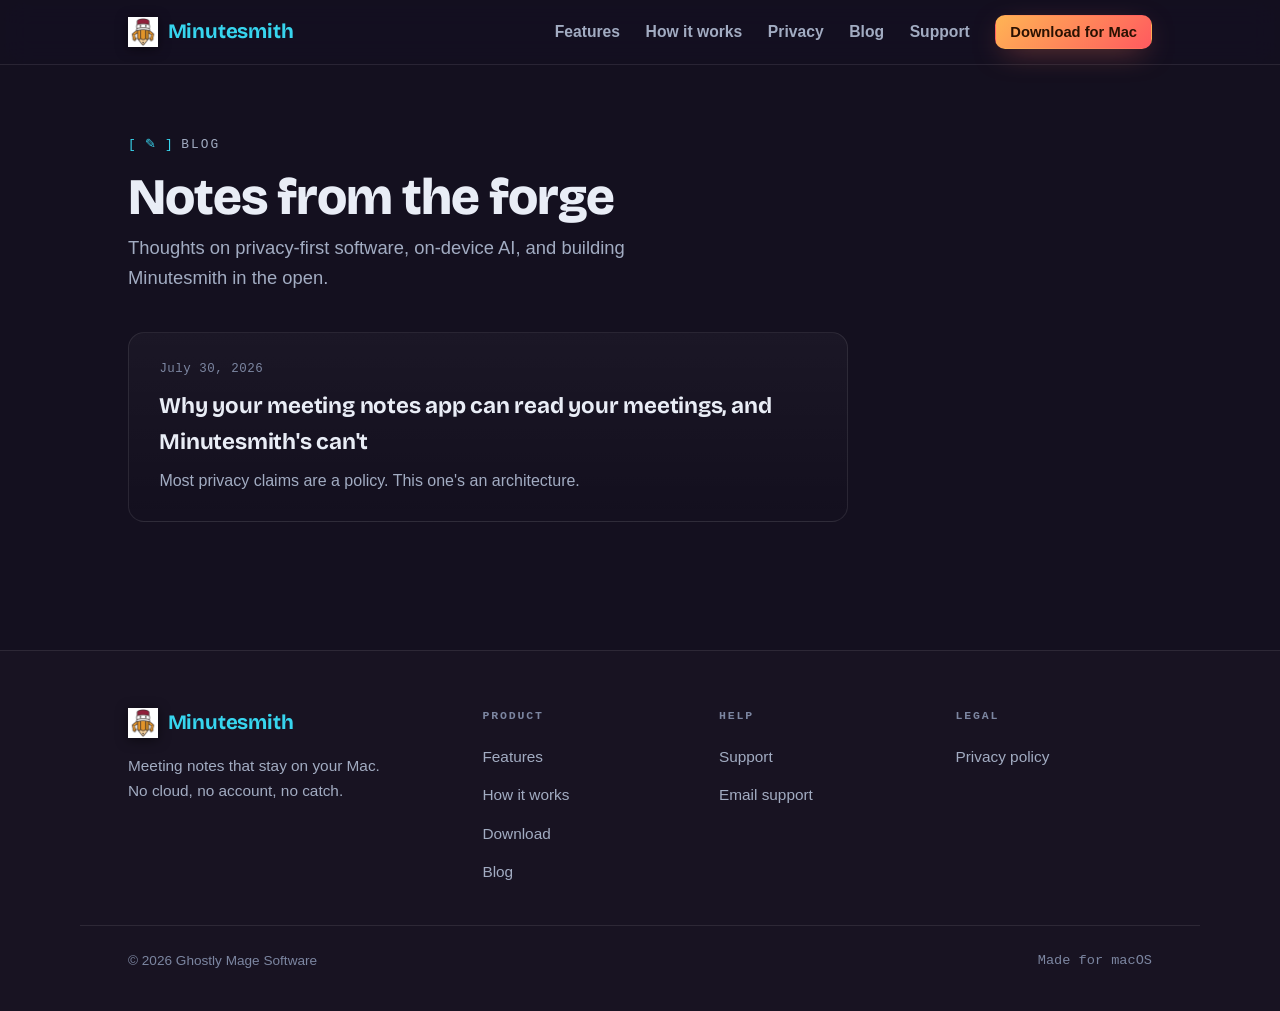
==== blog/index.html @ 189e644e "Add blog section with first post Static /blog/ built against the site's current shared pattern (nav." ====
<!DOCTYPE html>
<html lang="en">
<head>
<meta charset="UTF-8">
<meta name="viewport" content="width=device-width, initial-scale=1.0">
<title>Minutesmith — Blog</title>
<meta name="description" content="Notes on privacy-first software, on-device AI, and building Minutesmith.">
<link rel="icon" href="../assets/minutesmith-icon.png">
<link rel="canonical" href="https://minutesmith.dev/blog/">
<meta property="og:title" content="Minutesmith — Blog">
<meta property="og:description" content="Notes on privacy-first software, on-device AI, and building Minutesmith.">
<meta property="og:image" content="https://minutesmith.dev/assets/og-card.png">
<meta property="og:image:width" content="1200">
<meta property="og:image:height" content="630">
<meta property="og:image:alt" content="Minutesmith social card — 'Meeting notes that never leave your Mac' — beside a screenshot of the app showing a meeting transcript and summary. Record, transcribe, and summarize 100% on-device.">
<meta property="og:url" content="https://minutesmith.dev/blog/">
<meta property="og:type" content="website">
<meta property="og:site_name" content="Minutesmith">
<meta name="twitter:card" content="summary_large_image">
<meta name="twitter:title" content="Minutesmith — Blog">
<meta name="twitter:description" content="Notes on privacy-first software, on-device AI, and building Minutesmith.">
<meta name="twitter:image" content="https://minutesmith.dev/assets/og-card.png">
<meta name="twitter:image:alt" content="Minutesmith social card — 'Meeting notes that never leave your Mac' — beside a screenshot of the app showing a meeting transcript and summary. Record, transcribe, and summarize 100% on-device.">
<link rel="preconnect" href="https://fonts.googleapis.com">
<link rel="preconnect" href="https://fonts.gstatic.com" crossorigin>
<link href="https://fonts.googleapis.com/css2?family=Bricolage+Grotesque:opsz,wght@12..96,400;12..96,600;12..96,700;12..96,800&display=swap" rel="stylesheet">
<link rel="stylesheet" href="../styles.css">
<script src="../nav.js" defer></script>
</head>
<body>

<!-- ── Header (shared) ─────────────────────────── -->
<header class="site-header">
  <div class="wrap bar">
    <a class="brand" href="../index.html">
      <img src="../assets/minutesmith-icon.png" alt="">
      <span class="brand-name">Minutesmith</span>
    </a>
    <nav class="nav" id="primary-nav">
      <a class="nav-link" href="../features.html">Features</a>
      <a class="nav-link" href="../index.html#how">How it works</a>
      <a class="nav-link" href="../index.html#privacy">Privacy</a>
      <a class="nav-link" href="./index.html">Blog</a>
      <a class="nav-link" href="../support.html">Support</a>
      <a class="btn btn-primary btn-sm" href="https://apps.apple.com/us/app/minutesmith/id6788589489?mt=12">Download for Mac</a>
    </nav>
    <button class="nav-toggle" type="button" aria-label="Open menu" aria-controls="primary-nav" aria-expanded="false">
      <span></span><span></span><span></span>
    </button>
  </div>
</header>

<main class="wrap doc">

  <div class="doc-head">
    <p class="eyebrow"><span class="tick">[ ✎ ]</span> <span class="label">Blog</span></p>
    <h1>Notes from the forge</h1>
    <p class="lead">Thoughts on privacy-first software, on-device AI, and building Minutesmith in the open.</p>
  </div>

  <ul class="post-list">
    <li class="post-card">
      <p class="post-date">July 30, 2026</p>
      <h2><a href="./why-your-meeting-notes-app-can-read-your-meetings.html">Why your meeting notes app can read your meetings, and Minutesmith's can't</a></h2>
      <p class="post-subtitle">Most privacy claims are a policy. This one's an architecture.</p>
    </li>
  </ul>

</main>

<!-- ── Footer (shared) ─────────────────────────── -->
<footer class="site-footer">
  <div class="wrap cols">
    <div class="foot-brand">
      <a class="brand" href="../index.html">
        <img src="../assets/minutesmith-icon.png" alt="">
        <span class="brand-name">Minutesmith</span>
      </a>
      <p>Meeting notes that stay on your Mac. No cloud, no account, no catch.</p>
    </div>
    <div class="foot-col">
      <h4>Product</h4>
      <ul>
        <li><a href="../features.html">Features</a></li>
        <li><a href="../index.html#how">How it works</a></li>
        <li><a href="../index.html#get">Download</a></li>
        <li><a href="./index.html">Blog</a></li>
      </ul>
    </div>
    <div class="foot-col">
      <h4>Help</h4>
      <ul>
        <li><a href="../support.html">Support</a></li>
        <li><a href="mailto:support@minutesmith.dev?subject=Minutesmith%20Support">Email support</a></li>
      </ul>
    </div>
    <div class="foot-col">
      <h4>Legal</h4>
      <ul>
        <li><a href="../privacy.html">Privacy policy</a></li>
      </ul>
    </div>
  </div>
  <div class="wrap baseline">
    <span>© 2026 Ghostly Mage Software</span>
    <span class="mono">Made for macOS</span>
  </div>
</footer>

</body>
</html>
---- styles.css ----
/* ============================================================
   Minutesmith — site design system ("The Smithy")
   Palette + type derived from the app (src/App.css) and the
   pencil-smith mascot. Dark forge workshop; warm amber/ember
   forge-glow, cool cyan "refined minutes" accent.
   ============================================================ */

:root {
  /* Surfaces — from app --bg-dark / --bg-sidebar */
  --ink:          #14101f;
  --ink-2:        #181322;
  --raised:       #1e1830;
  --raised-2:     #241d3a;

  /* Text */
  --text:         #e9edf6;
  --muted:        #a2acc2;
  --faint:        #7c86a1;

  /* Accents */
  --refined:      #37d5ee;   /* app --accent (cyan) — "finished minutes" */
  --refined-deep: #0891b2;
  --forge:        #ffb454;   /* app --amber — forge glow */
  --ember:        #ff5a5f;   /* app --record — hot metal / CTA */
  --green:        #3ddc97;   /* app --green */
  --maroon:       #8e2143;   /* mascot cap */

  /* Lines */
  --border:        rgba(255, 255, 255, 0.09);
  --border-strong: rgba(255, 255, 255, 0.16);

  /* Type */
  --display: "Bricolage Grotesque", -apple-system, BlinkMacSystemFont, sans-serif;
  --body:    -apple-system, BlinkMacSystemFont, "Segoe UI", Roboto, Helvetica, Arial, sans-serif;
  --mono:    ui-monospace, "SF Mono", "JetBrains Mono", Menlo, monospace;

  /* Layout */
  --page:  1120px;
  --gutter: clamp(1.25rem, 4vw, 3rem);
  --radius: 16px;
}

* , *::before, *::after { box-sizing: border-box; }

html { scroll-behavior: smooth; }
@media (prefers-reduced-motion: reduce) { html { scroll-behavior: auto; } }

body {
  margin: 0;
  font-family: var(--body);
  font-size: 17px;
  line-height: 1.6;
  color: var(--text);
  background: var(--ink);
  -webkit-font-smoothing: antialiased;
  text-rendering: optimizeLegibility;
  overflow-x: hidden;
}

a { color: var(--refined); text-decoration: none; }
a:hover { text-decoration: underline; text-underline-offset: 3px; }

img { max-width: 100%; height: auto; display: block; }

:focus-visible {
  outline: 2px solid var(--refined);
  outline-offset: 3px;
  border-radius: 4px;
}

/* ── Shared shell ─────────────────────────────── */

.wrap {
  width: 100%;
  max-width: var(--page);
  margin-inline: auto;
  padding-inline: var(--gutter);
}

.eyebrow {
  font-family: var(--mono);
  font-size: 0.8rem;
  letter-spacing: 0.06em;
  color: var(--forge);
  margin: 0 0 1rem;
  display: inline-flex;
  align-items: baseline;
  gap: 0.6em;
}
.eyebrow .tick { color: var(--refined); }
.eyebrow .label { text-transform: uppercase; letter-spacing: 0.16em; color: var(--muted); }

/* ── Buttons ──────────────────────────────────── */

.btn {
  display: inline-flex;
  align-items: center;
  gap: 0.55em;
  font-family: var(--body);
  font-weight: 650;
  font-size: 1rem;
  line-height: 1;
  padding: 0.9em 1.35em;
  border-radius: 12px;
  border: 1px solid transparent;
  cursor: pointer;
  transition: transform 0.15s ease, box-shadow 0.2s ease, background 0.2s ease, border-color 0.2s ease;
  white-space: nowrap;
}
.btn:hover { text-decoration: none; }

/* Primary = hot metal (forge → ember) */
.btn-primary {
  color: #2a1102;
  background: linear-gradient(135deg, var(--forge), var(--ember));
  box-shadow: 0 8px 30px -10px rgba(255, 120, 90, 0.6);
}
.btn-primary:hover {
  transform: translateY(-2px);
  box-shadow: 0 14px 40px -12px rgba(255, 120, 90, 0.75);
}

/* Ghost = quiet secondary */
.btn-ghost {
  color: var(--text);
  background: rgba(255, 255, 255, 0.04);
  border-color: var(--border-strong);
}
.btn-ghost:hover { border-color: var(--refined); color: var(--refined); }

.btn-sm { padding: 0.6em 0.95em; font-size: 0.92rem; border-radius: 10px; }

@media (prefers-reduced-motion: reduce) {
  .btn:hover { transform: none; }
}

/* ── Header ───────────────────────────────────── */

.site-header {
  position: sticky;
  top: 0;
  z-index: 50;
  background: rgba(20, 16, 31, 0.72);
  backdrop-filter: saturate(160%) blur(14px);
  -webkit-backdrop-filter: saturate(160%) blur(14px);
  border-bottom: 1px solid var(--border);
}
.site-header .bar {
  display: flex;
  align-items: center;
  justify-content: space-between;
  height: 64px;
  gap: 1rem;
}
.brand {
  display: inline-flex;
  align-items: center;
  gap: 0.6rem;
  color: var(--text);
  font-weight: 600;
}
.brand:hover { text-decoration: none; }
.brand img { width: 30px; height: 30px; filter: drop-shadow(0 2px 6px rgba(0,0,0,0.5)); }
.brand .brand-name {
  font-family: var(--display);
  font-weight: 700;
  font-size: 1.28rem;
  letter-spacing: -0.01em;
  color: var(--refined);
}
.nav {
  display: flex;
  align-items: center;
  gap: 1.6rem;
}
.nav a.nav-link {
  color: var(--muted);
  font-size: 0.98rem;
  font-weight: 550;
}
.nav a.nav-link:hover { color: var(--text); text-decoration: none; }

/* Hamburger — hidden on desktop, shown ≤720px */
.nav-toggle {
  display: none;
  width: 44px;
  height: 44px;
  padding: 0;
  background: transparent;
  border: 0;
  cursor: pointer;
  flex-direction: column;
  align-items: center;
  justify-content: center;
  gap: 5px;
}
.nav-toggle span {
  display: block;
  width: 22px;
  height: 2px;
  background: var(--text);
  border-radius: 2px;
  transition: transform 0.2s ease, opacity 0.2s ease;
}
.nav-toggle[aria-expanded="true"] span:nth-child(1) { transform: translateY(7px) rotate(45deg); }
.nav-toggle[aria-expanded="true"] span:nth-child(2) { opacity: 0; }
.nav-toggle[aria-expanded="true"] span:nth-child(3) { transform: translateY(-7px) rotate(-45deg); }

@media (max-width: 720px) {
  .nav-toggle { display: flex; }

  /* Links collapse into a dropdown panel under the sticky bar */
  .nav {
    position: absolute;
    top: 64px;
    left: 0;
    right: 0;
    display: none;
    flex-direction: column;
    align-items: stretch;
    gap: 0;
    padding: 0.4rem 0 1rem;
    background: rgba(20, 16, 31, 0.97);
    backdrop-filter: saturate(160%) blur(14px);
    -webkit-backdrop-filter: saturate(160%) blur(14px);
    border-bottom: 1px solid var(--border);
    box-shadow: 0 24px 44px -24px rgba(0, 0, 0, 0.75);
  }
  .nav.open { display: flex; }
  .nav .nav-link {
    padding: 0.95rem var(--gutter);
    font-size: 1.05rem;
    color: var(--text);
    border-top: 1px solid var(--border);
  }
  .nav .nav-link:first-child { border-top: 0; }
  .nav .btn-primary {
    display: flex;
    justify-content: center;
    margin: 1rem var(--gutter) 0.25rem;
    padding: 0.9em 1.3em;
    font-size: 1rem;
    border-radius: 12px;
  }
}
@media (prefers-reduced-motion: reduce) {
  .nav-toggle span { transition: none; }
}

/* ── Footer ───────────────────────────────────── */

.site-footer {
  margin-top: 6rem;
  border-top: 1px solid var(--border);
  background: var(--ink-2);
}
.site-footer .cols {
  display: grid;
  grid-template-columns: 1.6fr repeat(3, 1fr);
  gap: 2.5rem;
  padding-block: 3.5rem 2.5rem;
}
.foot-brand .brand { margin-bottom: 0.9rem; }
.foot-brand p { color: var(--muted); max-width: 30ch; margin: 0; font-size: 0.96rem; }
.foot-col h4 {
  font-family: var(--mono);
  font-size: 0.72rem;
  text-transform: uppercase;
  letter-spacing: 0.16em;
  color: var(--faint);
  margin: 0 0 1.1rem;
}
.foot-col ul { list-style: none; margin: 0; padding: 0; display: grid; gap: 0.7rem; }
.foot-col a { color: var(--muted); font-size: 0.96rem; }
.foot-col a:hover { color: var(--text); text-decoration: none; }
.site-footer .baseline {
  display: flex;
  justify-content: space-between;
  gap: 1rem;
  flex-wrap: wrap;
  padding-block: 1.5rem 2.5rem;
  border-top: 1px solid var(--border);
  color: var(--faint);
  font-size: 0.85rem;
}
.site-footer .baseline .mono { font-family: var(--mono); }

@media (max-width: 720px) {
  .site-footer .cols { grid-template-columns: 1fr 1fr; gap: 2rem; }
  .foot-brand { grid-column: 1 / -1; }
}

/* ============================================================
   Landing page
   ============================================================ */

.hero {
  position: relative;
  padding-block: clamp(3.5rem, 9vw, 7rem) clamp(2rem, 5vw, 3.5rem);
  overflow: hidden;
  text-align: center;
}
/* forge glow — the signature light */
.hero::before {
  content: "";
  position: absolute;
  inset: -20% -10% auto -10%;
  height: 70%;
  background:
    radial-gradient(60% 70% at 50% 0%, rgba(255, 180, 84, 0.20), transparent 62%),
    radial-gradient(48% 60% at 72% 18%, rgba(255, 90, 95, 0.14), transparent 60%),
    radial-gradient(50% 65% at 26% 22%, rgba(55, 213, 238, 0.12), transparent 62%);
  filter: blur(6px);
  z-index: 0;
  pointer-events: none;
}
.hero > * { position: relative; z-index: 1; }

.hero .badge {
  display: inline-flex;
  align-items: center;
  gap: 0.5em;
  font-family: var(--mono);
  font-size: 0.78rem;
  letter-spacing: 0.08em;
  color: var(--muted);
  background: rgba(255, 255, 255, 0.05);
  border: 1px solid var(--border);
  padding: 0.5em 0.9em;
  border-radius: 999px;
  margin-bottom: 1.8rem;
}
.hero .badge .dot {
  width: 7px; height: 7px; border-radius: 50%;
  background: var(--green);
  box-shadow: 0 0 10px var(--green);
}
.hero h1 {
  font-family: var(--display);
  font-weight: 800;
  font-size: clamp(2.9rem, 8vw, 5.4rem);
  line-height: 0.96;
  letter-spacing: -0.025em;
  margin: 0 0 1.2rem;
}
.hero h1 .out {
  background: linear-gradient(120deg, var(--forge), var(--ember));
  -webkit-background-clip: text;
  background-clip: text;
  color: transparent;
}
.hero .lead {
  font-size: clamp(1.1rem, 2.4vw, 1.35rem);
  color: var(--muted);
  max-width: 46ch;
  margin: 0 auto 2.2rem;
}
.hero .cta-row {
  display: flex;
  gap: 0.9rem;
  justify-content: center;
  flex-wrap: wrap;
}
.hero .fineprint {
  margin-top: 1.4rem;
  font-family: var(--mono);
  font-size: 0.8rem;
  color: var(--faint);
}

/* Hero product shot — a glowing app window in the smithy */
.hero-shot {
  position: relative;
  max-width: 960px;
  margin: clamp(2.5rem, 6vw, 4rem) auto 0;
}
.hero-shot::after {
  content: "";
  position: absolute;
  inset: auto 8% -30px 8%;
  height: 60px;
  background: radial-gradient(50% 100% at 50% 0%, rgba(255, 160, 90, 0.35), transparent 70%);
  filter: blur(14px);
  z-index: -1;
}
.window {
  border-radius: var(--radius);
  border: 1px solid var(--border-strong);
  background: var(--raised);
  overflow: hidden;
  box-shadow:
    0 40px 90px -30px rgba(0, 0, 0, 0.8),
    0 2px 0 0 rgba(255, 255, 255, 0.05) inset;
}
.window .titlebar {
  display: flex;
  align-items: center;
  gap: 0.5rem;
  padding: 0.7rem 0.95rem;
  border-bottom: 1px solid var(--border);
  background: rgba(255, 255, 255, 0.02);
}
.window .titlebar i {
  width: 11px; height: 11px; border-radius: 50%; display: inline-block;
}
.window .titlebar .r { background: #ff5f57; }
.window .titlebar .y { background: #febc2e; }
.window .titlebar .g { background: #28c840; }
.window .titlebar span {
  font-family: var(--mono);
  font-size: 0.72rem;
  color: var(--faint);
  margin-left: 0.5rem;
}
.window img { width: 100%; display: block; }

/* ── Generic section ──────────────────────────── */

.section { padding-block: clamp(3.5rem, 8vw, 6rem); }
.section.alt { background: var(--ink-2); border-block: 1px solid var(--border); }
.section h2,
.section-head h1 {
  font-family: var(--display);
  font-weight: 700;
  font-size: clamp(2rem, 4.4vw, 3rem);
  line-height: 1.05;
  letter-spacing: -0.02em;
  margin: 0 0 1rem;
  max-width: 20ch;
}
.section .section-lead {
  color: var(--muted);
  font-size: 1.15rem;
  max-width: 52ch;
  margin: 0;
}
.section-head { margin-bottom: clamp(2.5rem, 5vw, 3.5rem); }

/* ── Proof stats ──────────────────────────────── */

.stats {
  display: grid;
  grid-template-columns: repeat(3, 1fr);
  gap: 1.25rem;
}
.stat {
  border: 1px solid var(--border);
  border-radius: var(--radius);
  padding: 1.8rem 1.6rem;
  background: linear-gradient(180deg, rgba(255,255,255,0.03), rgba(255,255,255,0));
}
.stat .num {
  font-family: var(--display);
  font-weight: 800;
  font-size: clamp(2.4rem, 5vw, 3.2rem);
  line-height: 1;
  letter-spacing: -0.02em;
  color: var(--refined);
}
.stat .num.warm { color: var(--forge); }
.stat h3 { font-size: 1.05rem; margin: 0.9rem 0 0.35rem; }
.stat > h3:first-child { margin-top: 0; }
.stat p { color: var(--muted); margin: 0; font-size: 0.96rem; }

@media (max-width: 720px) {
  .stats { grid-template-columns: 1fr; }
}

/* ── Feature rows (the forge stages) ──────────── */

.stage {
  display: grid;
  grid-template-columns: 1fr 1.15fr;
  gap: clamp(2rem, 5vw, 4.5rem);
  align-items: center;
  padding-block: clamp(2.5rem, 5vw, 4rem);
}
.stage + .stage { border-top: 1px solid var(--border); }
.stage.flip .stage-copy { order: 2; }
.stage h3 {
  font-family: var(--display);
  font-weight: 700;
  font-size: clamp(1.6rem, 3vw, 2.1rem);
  line-height: 1.1;
  letter-spacing: -0.015em;
  margin: 0.4rem 0 0.9rem;
}
.stage p { color: var(--muted); font-size: 1.08rem; margin: 0 0 1rem; }
.stage .kbd {
  font-family: var(--mono);
  font-size: 0.82rem;
  color: var(--text);
  background: rgba(255, 255, 255, 0.06);
  border: 1px solid var(--border-strong);
  border-bottom-width: 2px;
  border-radius: 6px;
  padding: 0.15em 0.5em;
}
.stage .shot {
  border-radius: var(--radius);
  border: 1px solid var(--border);
  overflow: hidden;
  box-shadow: 0 30px 60px -30px rgba(0, 0, 0, 0.75);
  background: var(--raised);
}

@media (max-width: 820px) {
  .stage { grid-template-columns: 1fr; gap: 1.75rem; }
  .stage.flip .stage-copy { order: 0; }
}

/* ── Providers ────────────────────────────────── */

.providers {
  display: flex;
  flex-wrap: wrap;
  gap: 0.8rem;
  margin-top: 1.8rem;
}
.chip {
  display: inline-flex;
  align-items: center;
  gap: 0.5em;
  font-family: var(--mono);
  font-size: 0.9rem;
  color: var(--text);
  border: 1px solid var(--border-strong);
  border-radius: 999px;
  padding: 0.55em 1.05em;
  background: rgba(255, 255, 255, 0.03);
}
.chip .k { width: 8px; height: 8px; border-radius: 2px; }

/* ── Privacy band ─────────────────────────────── */

.band {
  position: relative;
  overflow: hidden;
  border-radius: clamp(18px, 3vw, 28px);
  border: 1px solid var(--border-strong);
  padding: clamp(2.5rem, 6vw, 4.5rem);
  background:
    radial-gradient(80% 120% at 100% 0%, rgba(255, 90, 95, 0.16), transparent 55%),
    radial-gradient(70% 120% at 0% 100%, rgba(255, 180, 84, 0.14), transparent 55%),
    var(--raised);
}
.band h2 { max-width: 18ch; }
.band p { color: var(--muted); font-size: 1.12rem; max-width: 56ch; }
.band .band-links { margin-top: 1.6rem; display: flex; gap: 1.4rem; flex-wrap: wrap; }
.band .band-links a { font-weight: 600; }

/* ── Final CTA ────────────────────────────────── */

.get { text-align: center; }
.get h2 { margin-inline: auto; max-width: 22ch; }
.get .cta-row { display: flex; gap: 0.9rem; justify-content: center; flex-wrap: wrap; margin-top: 2rem; }

/* ============================================================
   Article pages (privacy / support)
   ============================================================ */

.doc { padding-block: clamp(2.5rem, 6vw, 4rem) 2rem; }
.doc-head { margin-bottom: 2.5rem; }
.doc-head .eyebrow { margin-bottom: 1rem; }
.doc-head h1 {
  font-family: var(--display);
  font-weight: 800;
  font-size: clamp(2.2rem, 5vw, 3.2rem);
  line-height: 1.02;
  letter-spacing: -0.02em;
  margin: 0 0 0.6rem;
}
.doc-head .updated, .doc-head .lead { color: var(--muted); margin: 0; }
.doc-head .lead { font-size: 1.15rem; max-width: 55ch; margin-top: 0.4rem; }

.article {
  max-width: 720px;
}
.article h2 {
  font-family: var(--display);
  font-weight: 700;
  font-size: 1.4rem;
  letter-spacing: -0.01em;
  margin: 2.6rem 0 0.6rem;
  padding-top: 1.6rem;
  border-top: 1px solid var(--border);
}
.article h2:first-of-type { border-top: 0; padding-top: 0; }
.article h3 {
  font-family: var(--display);
  font-weight: 600;
  font-size: 1.1rem;
  letter-spacing: -0.01em;
  margin: 1.6rem 0 0.4rem;
}
.article p, .article li { color: #d6dcec; }
.article p { margin: 0 0 1rem; }
.article ul { margin: 0 0 1.2rem; padding-left: 1.2rem; }
.article li { margin-bottom: 0.5rem; }
.article li::marker { color: var(--forge); }
.article strong { color: var(--text); }
.article code {
  font-family: var(--mono);
  background: rgba(255, 255, 255, 0.08);
  padding: 0.12em 0.4em;
  border-radius: 5px;
  font-size: 0.88em;
}
.article table {
  border-collapse: collapse;
  width: 100%;
  margin: 1.2rem 0;
  font-size: 0.95rem;
}
.article th, .article td {
  border: 1px solid var(--border-strong);
  padding: 0.6rem 0.75rem;
  text-align: left;
  vertical-align: top;
}
.article th { background: rgba(255, 255, 255, 0.05); }

/* Emphasised legal callout (e.g. consent responsibility) */
.callout {
  border: 1px solid var(--border-strong);
  border-left: 3px solid var(--forge);
  background: rgba(255, 180, 84, 0.06);
  border-radius: 10px;
  padding: 1.1rem 1.3rem;
  margin: 0 0 1.2rem;
}
.callout p { margin: 0; }

/* Support: email CTA */
.mail-button { margin-top: 0.6rem; }

/* ============================================================
   Blog
   ============================================================ */

.post-meta {
  font-family: var(--mono);
  font-size: 0.85rem;
  color: var(--faint);
  margin: 0.6rem 0 0;
}

.post-list { list-style: none; margin: 0; padding: 0; display: grid; gap: 1.5rem; max-width: 720px; }
.post-card {
  border: 1px solid var(--border);
  border-radius: var(--radius);
  padding: 1.7rem 1.9rem;
  background: linear-gradient(180deg, rgba(255,255,255,0.03), rgba(255,255,255,0));
  transition: border-color 0.2s ease;
}
.post-card:hover { border-color: var(--border-strong); }
.post-card .post-date {
  font-family: var(--mono);
  font-size: 0.78rem;
  color: var(--faint);
  letter-spacing: 0.04em;
  margin: 0;
}
.post-card h2 {
  font-family: var(--display);
  font-weight: 700;
  font-size: 1.4rem;
  letter-spacing: -0.01em;
  margin: 0.5rem 0 0.5rem;
}
.post-card h2 a { color: var(--text); }
.post-card h2 a:hover { color: var(--refined); text-decoration: none; }
.post-card .post-subtitle { color: var(--muted); margin: 0; font-size: 1rem; }

/* ── Scroll reveal ────────────────────────────── */
.reveal { opacity: 0; transform: translateY(18px); transition: opacity 0.6s ease, transform 0.6s ease; }
.reveal.in { opacity: 1; transform: none; }
@media (prefers-reduced-motion: reduce) {
  .reveal { opacity: 1; transform: none; transition: none; }
}
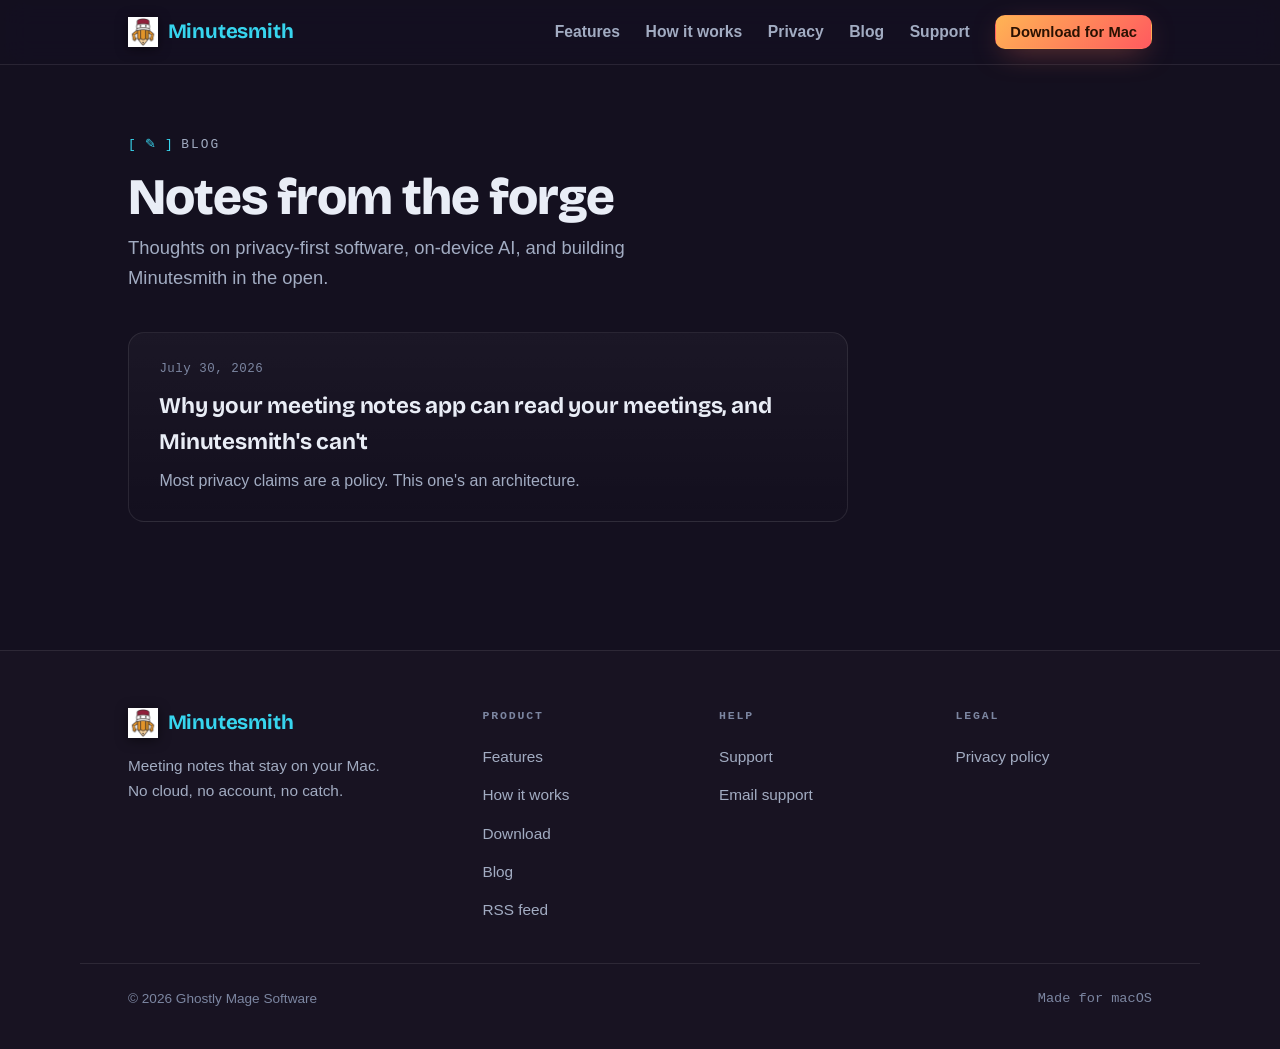
==== commit 443f7a46: "Add RSS feed link to site footer Link feed.xml from the Product column of the shared footer across a" ====
--- a/blog/index.html
+++ b/blog/index.html
@@ -85,6 +85,7 @@
         <li><a href="../index.html#how">How it works</a></li>
         <li><a href="../index.html#get">Download</a></li>
         <li><a href="./index.html">Blog</a></li>
+        <li><a href="../feed.xml">RSS feed</a></li>
       </ul>
     </div>
     <div class="foot-col">
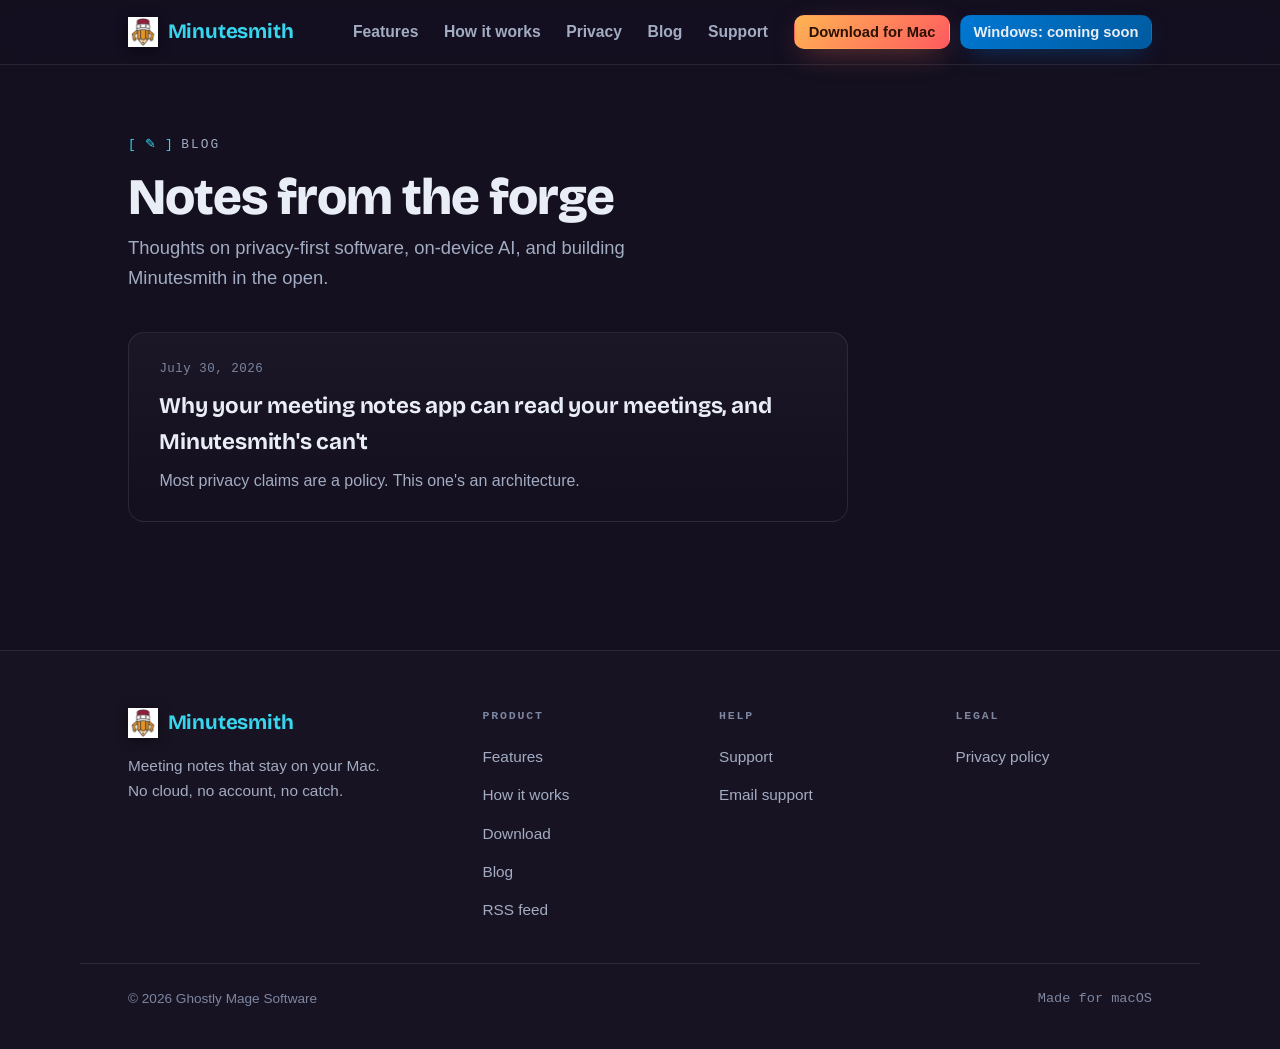
==== commit 6d6e718a: "Add Windows coming soon pill next to every download CTA Replace the buried fineprint mention with a " ====
--- a/blog/index.html
+++ b/blog/index.html
@@ -42,7 +42,10 @@
       <a class="nav-link" href="../index.html#privacy">Privacy</a>
       <a class="nav-link" href="./index.html">Blog</a>
       <a class="nav-link" href="../support.html">Support</a>
-      <a class="btn btn-primary btn-sm" href="https://apps.apple.com/us/app/minutesmith/id6788589489?mt=12">Download for Mac</a>
+      <div class="nav-cta">
+        <a class="btn btn-primary btn-sm" href="https://apps.apple.com/us/app/minutesmith/id6788589489?mt=12">Download for Mac</a>
+        <span class="pill-soon">Windows: coming soon</span>
+      </div>
     </nav>
     <button class="nav-toggle" type="button" aria-label="Open menu" aria-controls="primary-nav" aria-expanded="false">
       <span></span><span></span><span></span>
--- a/styles.css
+++ b/styles.css
@@ -335,6 +335,41 @@
   background: var(--green);
   box-shadow: 0 0 10px var(--green);
 }
+.pill-soon {
+  display: inline-flex;
+  align-items: center;
+  font-family: var(--body);
+  font-size: 1rem;
+  font-weight: 650;
+  line-height: 1;
+  color: var(--text);
+  background: linear-gradient(135deg, #0078d4, #005a9e);
+  border: 1px solid transparent;
+  padding: 0.45em 0.85em;
+  border-radius: 10px;
+  white-space: nowrap;
+  box-shadow: 0 8px 24px -10px rgba(0, 120, 212, 0.55);
+}
+.nav .nav-cta .pill-soon { font-size: 0.92rem; }
+.nav-cta {
+  display: flex;
+  align-items: stretch;
+  gap: 0.6rem;
+}
+.cta-row {
+  display: flex;
+  align-items: stretch;
+  gap: 0.9rem;
+  flex-wrap: wrap;
+}
+@media (max-width: 720px) {
+  .nav .nav-cta {
+    justify-content: center;
+    flex-wrap: wrap;
+    margin: 1rem var(--gutter) 0.25rem;
+  }
+  .nav .nav-cta .btn-primary { margin: 0; }
+}
 .hero h1 {
   font-family: var(--display);
   font-weight: 800;
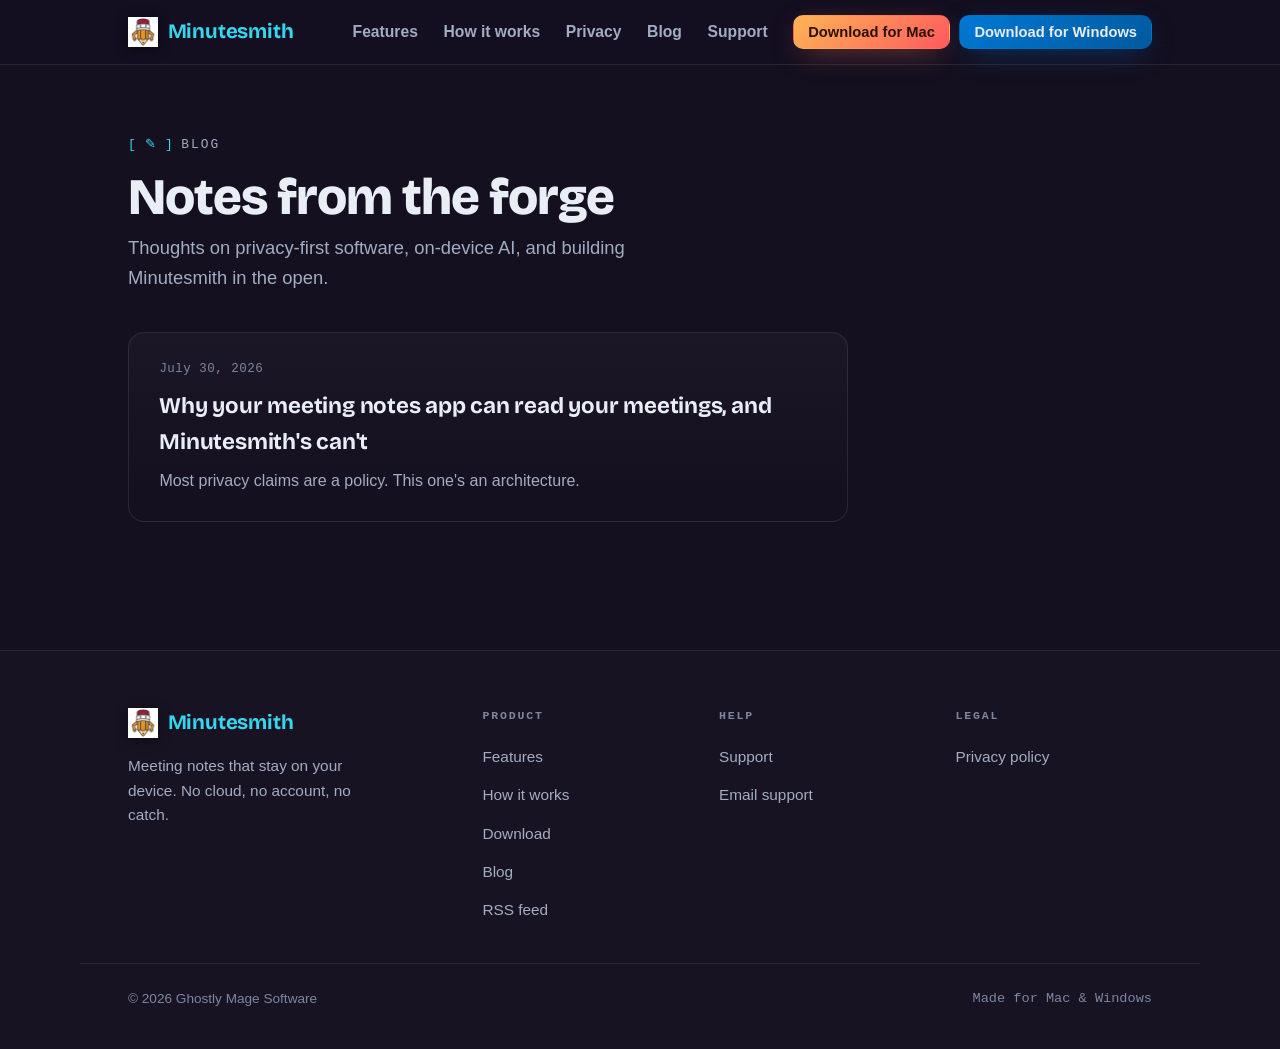
==== commit c972554b: "Update site copy for Windows launch alongside Mac Adds a real Download for Windows CTA (linking to L" ====
--- a/blog/index.html
+++ b/blog/index.html
@@ -44,7 +44,7 @@
       <a class="nav-link" href="../support.html">Support</a>
       <div class="nav-cta">
         <a class="btn btn-primary btn-sm" href="https://apps.apple.com/us/app/minutesmith/id6788589489?mt=12">Download for Mac</a>
-        <span class="pill-soon">Windows: coming soon</span>
+        <a class="btn btn-windows btn-sm" href="https://minutesmith.lemonsqueezy.com/">Download for Windows</a>
       </div>
     </nav>
     <button class="nav-toggle" type="button" aria-label="Open menu" aria-controls="primary-nav" aria-expanded="false">
@@ -79,7 +79,7 @@
         <img src="../assets/minutesmith-icon.png" alt="">
         <span class="brand-name">Minutesmith</span>
       </a>
-      <p>Meeting notes that stay on your Mac. No cloud, no account, no catch.</p>
+      <p>Meeting notes that stay on your device. No cloud, no account, no catch.</p>
     </div>
     <div class="foot-col">
       <h4>Product</h4>
@@ -107,7 +107,7 @@
   </div>
   <div class="wrap baseline">
     <span>© 2026 Ghostly Mage Software</span>
-    <span class="mono">Made for macOS</span>
+    <span class="mono">Made for Mac &amp; Windows</span>
   </div>
 </footer>
 
--- a/styles.css
+++ b/styles.css
@@ -118,6 +118,17 @@
 .btn-primary:hover {
   transform: translateY(-2px);
   box-shadow: 0 14px 40px -12px rgba(255, 120, 90, 0.75);
+}
+
+/* Windows = Windows blue */
+.btn-windows {
+  color: var(--text);
+  background: linear-gradient(135deg, #0078d4, #005a9e);
+  box-shadow: 0 8px 30px -10px rgba(0, 120, 212, 0.6);
+}
+.btn-windows:hover {
+  transform: translateY(-2px);
+  box-shadow: 0 14px 40px -12px rgba(0, 120, 212, 0.75);
 }
 
 /* Ghost = quiet secondary */
@@ -234,7 +245,8 @@
     border-top: 1px solid var(--border);
   }
   .nav .nav-link:first-child { border-top: 0; }
-  .nav .btn-primary {
+  .nav .btn-primary,
+  .nav .btn-windows {
     display: flex;
     justify-content: center;
     margin: 1rem var(--gutter) 0.25rem;
@@ -335,22 +347,6 @@
   background: var(--green);
   box-shadow: 0 0 10px var(--green);
 }
-.pill-soon {
-  display: inline-flex;
-  align-items: center;
-  font-family: var(--body);
-  font-size: 1rem;
-  font-weight: 650;
-  line-height: 1;
-  color: var(--text);
-  background: linear-gradient(135deg, #0078d4, #005a9e);
-  border: 1px solid transparent;
-  padding: 0.45em 0.85em;
-  border-radius: 10px;
-  white-space: nowrap;
-  box-shadow: 0 8px 24px -10px rgba(0, 120, 212, 0.55);
-}
-.nav .nav-cta .pill-soon { font-size: 0.92rem; }
 .nav-cta {
   display: flex;
   align-items: stretch;
@@ -368,7 +364,8 @@
     flex-wrap: wrap;
     margin: 1rem var(--gutter) 0.25rem;
   }
-  .nav .nav-cta .btn-primary { margin: 0; }
+  .nav .nav-cta .btn-primary,
+  .nav .nav-cta .btn-windows { margin: 0; }
 }
 .hero h1 {
   font-family: var(--display);
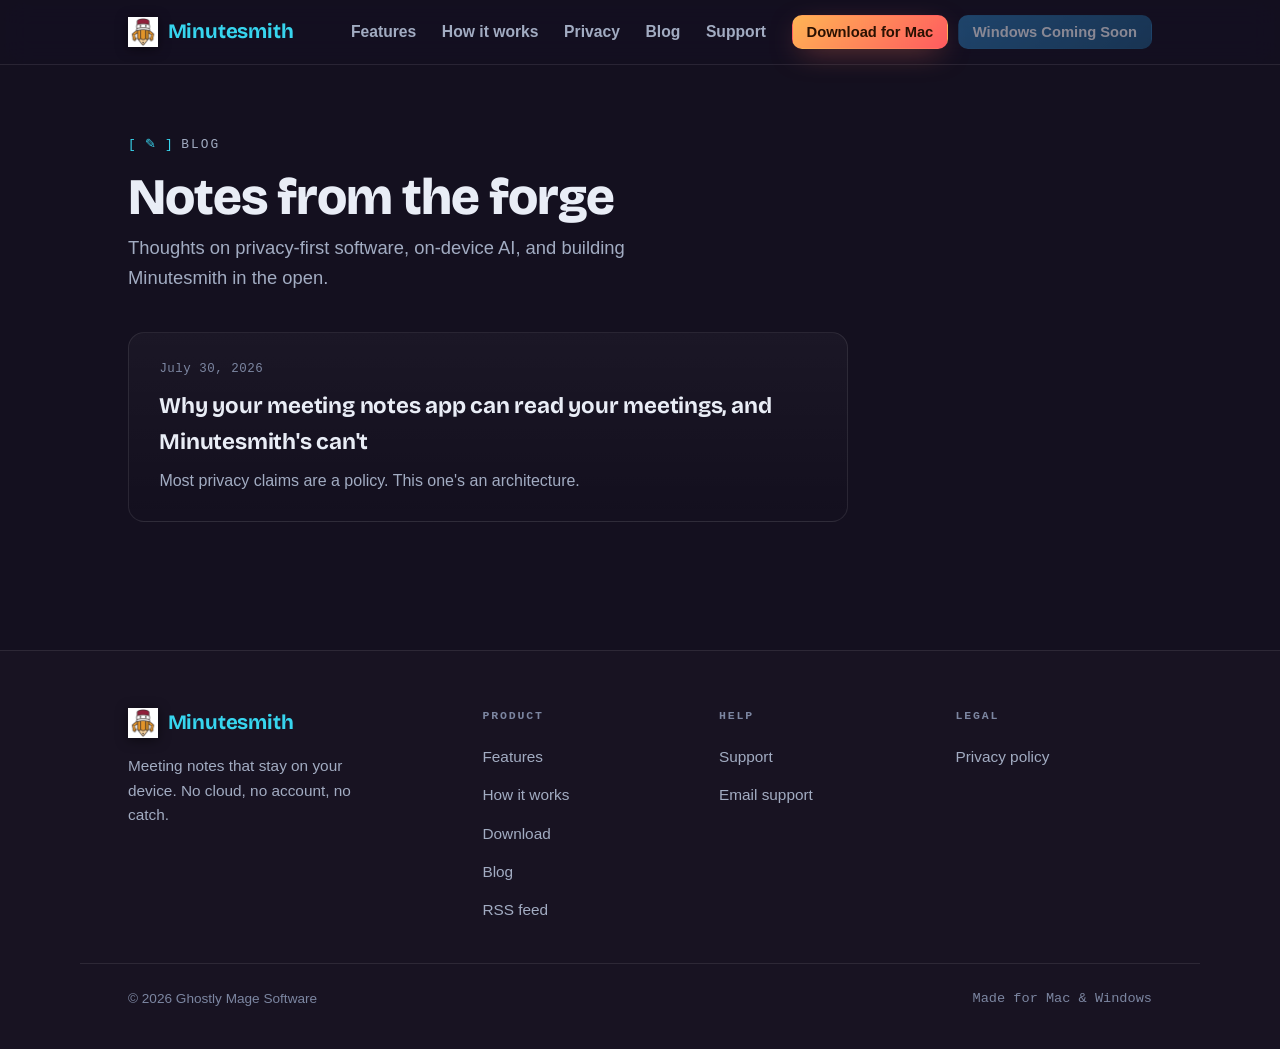
==== commit b0a0c8b9: "Mark Windows as coming soon, disclose launch pricing Windows isn't shipping yet, so all download CTA" ====
--- a/blog/index.html
+++ b/blog/index.html
@@ -44,7 +44,7 @@
       <a class="nav-link" href="../support.html">Support</a>
       <div class="nav-cta">
         <a class="btn btn-primary btn-sm" href="https://apps.apple.com/us/app/minutesmith/id6788589489?mt=12">Download for Mac</a>
-        <a class="btn btn-windows btn-sm" href="https://minutesmith.lemonsqueezy.com/">Download for Windows</a>
+        <span class="btn btn-windows btn-sm btn-disabled" aria-disabled="true">Windows Coming Soon</span>
       </div>
     </nav>
     <button class="nav-toggle" type="button" aria-label="Open menu" aria-controls="primary-nav" aria-expanded="false">
--- a/styles.css
+++ b/styles.css
@@ -129,6 +129,14 @@
 .btn-windows:hover {
   transform: translateY(-2px);
   box-shadow: 0 14px 40px -12px rgba(0, 120, 212, 0.75);
+}
+.btn-disabled,
+.btn-disabled:hover {
+  cursor: not-allowed;
+  opacity: 0.55;
+  filter: grayscale(0.4);
+  box-shadow: none;
+  transform: none;
 }
 
 /* Ghost = quiet secondary */
@@ -400,6 +408,40 @@
   color: var(--faint);
 }
 
+.price-was {
+  text-decoration: line-through;
+  color: var(--faint);
+  margin-right: 0.4em;
+}
+.price-now {
+  color: var(--refined);
+  font-weight: 700;
+}
+
+.hero-price {
+  display: flex;
+  align-items: baseline;
+  justify-content: center;
+  flex-wrap: wrap;
+  gap: 0.55em;
+  margin: 0 0 1.8rem;
+  font-family: var(--display);
+}
+.hero-price .price-was {
+  font-size: 1.15rem;
+  margin-right: 0;
+}
+.hero-price .price-now {
+  font-size: 1.9rem;
+}
+.hero-price .price-tag {
+  font-family: var(--mono);
+  font-size: 0.72rem;
+  letter-spacing: 0.06em;
+  text-transform: uppercase;
+  color: var(--muted);
+}
+
 /* Hero product shot — a glowing app window in the smithy */
 .hero-shot {
   position: relative;
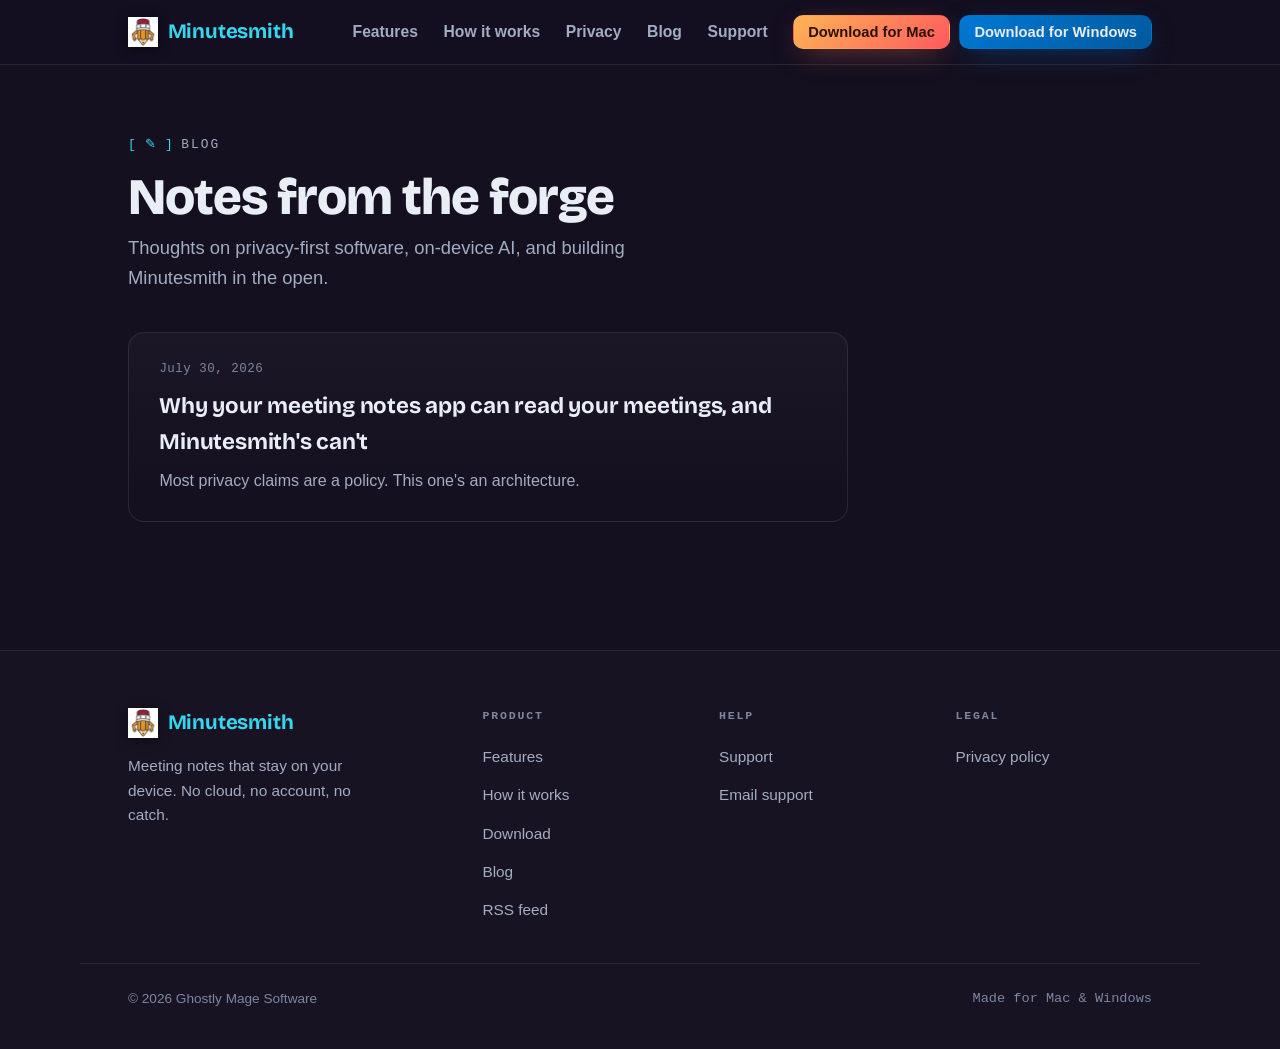
==== commit a9bcc125: "Enable live Windows purchase links via Lemon Squeezy Windows is now live for sale on Lemon Squeezy, " ====
--- a/blog/index.html
+++ b/blog/index.html
@@ -44,7 +44,7 @@
       <a class="nav-link" href="../support.html">Support</a>
       <div class="nav-cta">
         <a class="btn btn-primary btn-sm" href="https://apps.apple.com/us/app/minutesmith/id6788589489?mt=12">Download for Mac</a>
-        <span class="btn btn-windows btn-sm btn-disabled" aria-disabled="true">Windows Coming Soon</span>
+        <a class="btn btn-windows btn-sm" href="https://minutesmith.lemonsqueezy.com/checkout">Download for Windows</a>
       </div>
     </nav>
     <button class="nav-toggle" type="button" aria-label="Open menu" aria-controls="primary-nav" aria-expanded="false">
